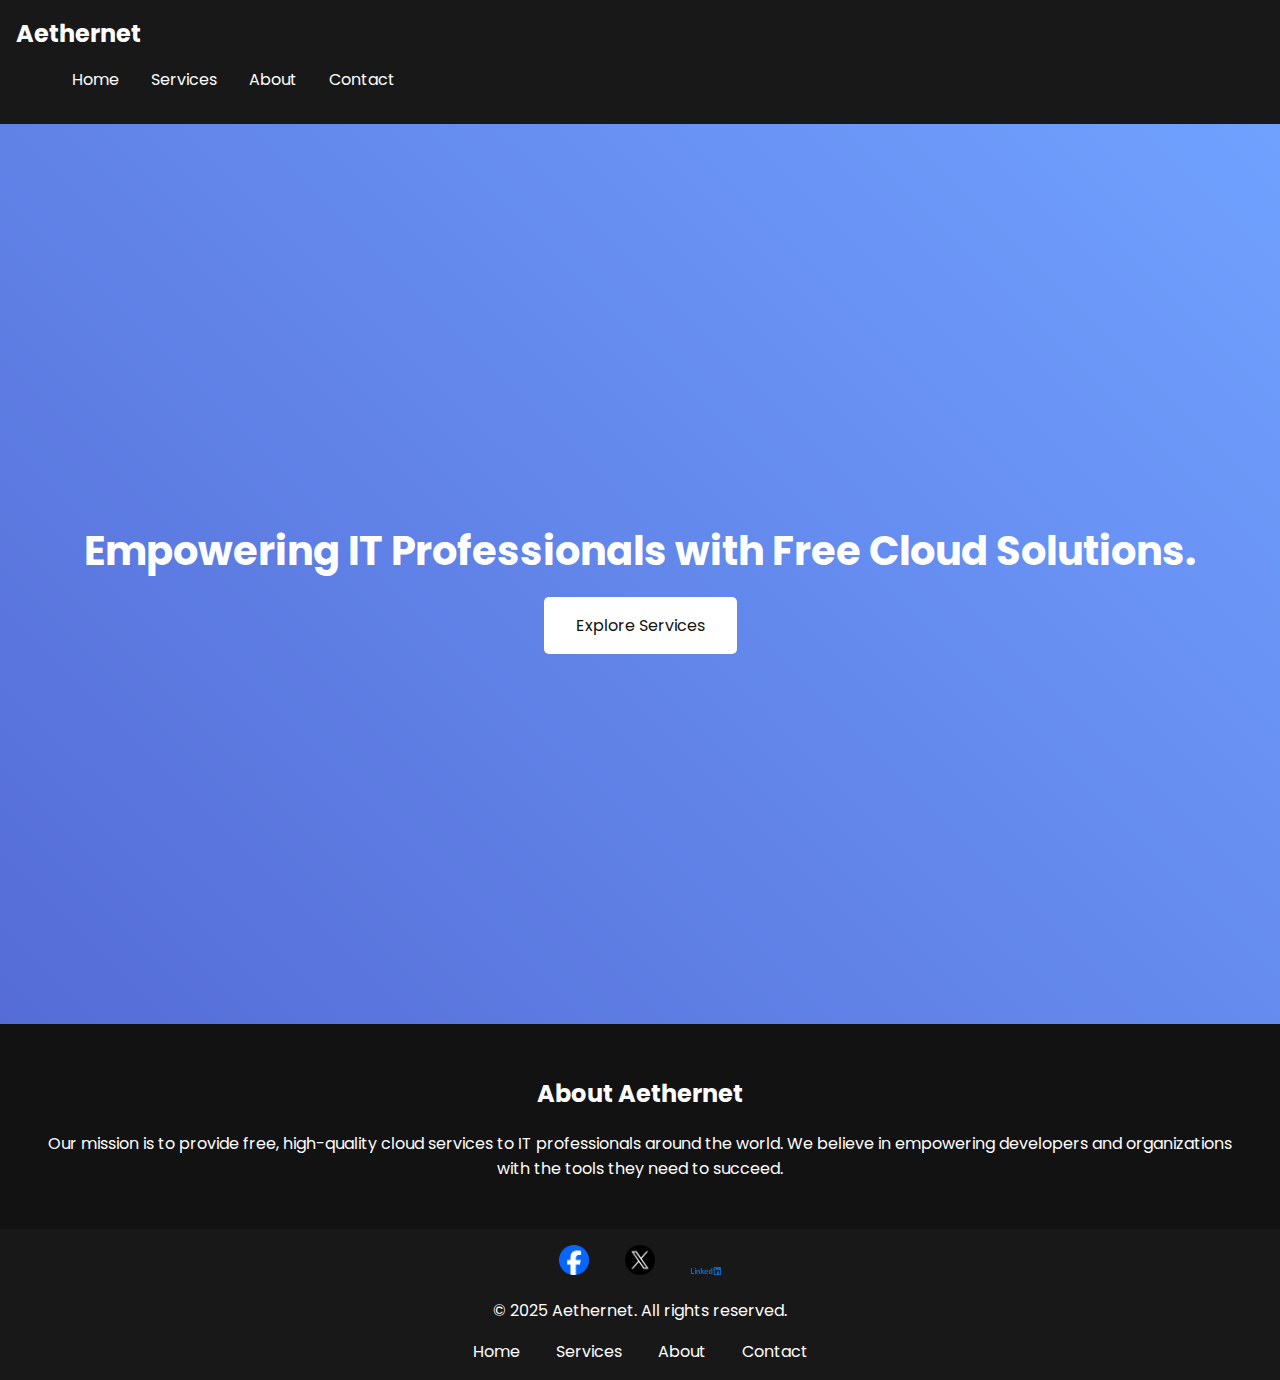
==== index.html @ 37ed7aaf "first commit" ====
<!DOCTYPE html>
<html lang="en">
<head>
    <meta charset="UTF-8">
    <meta name="viewport" content="width=device-width, initial-scale=1.0">
    <title>Aethernet - Empowering IT Professionals</title>
    <link rel="stylesheet" href="styles.css">
    <link href="https://fonts.googleapis.com/css2?family=Poppins:wght@400;700&display=swap" rel="stylesheet">
</head>
<body>
    <header>
        <nav>
            <div class="logo">Aethernet</div>
            <ul class="nav-links">
                <li><a href="#home">Home</a></li>
                <li><a href="#services">Services</a></li>
                <li><a href="#about">About</a></li>
                <li><a href="#contact">Contact</a></li>
            </ul>
        </nav>
    </header>

    <section id="hero">
        <div class="hero-content">
            <h1>Empowering IT Professionals with Free Cloud Solutions.</h1>
            <a href="#services" class="cta-button">Explore Services</a>
        </div>
    </section>

    <section id="about">
        <h2>About Aethernet</h2>
        <p>Our mission is to provide free, high-quality cloud services to IT professionals around the world. We believe in empowering developers and organizations with the tools they need to succeed.</p>
    </section>

    <footer>
        <div class="footer-content">
            <div class="social-links">
                <a href="#"><img src="images/facebook.png" alt="Facebook"></a>
                <a href="#"><img src="images/twitter.png" alt="Twitter"></a>
                <a href="#"><img src="images/linkedin.png" alt="LinkedIn"></a>
            </div>
            <p>&copy; 2025 Aethernet. All rights reserved.</p>
            <div class="quick-links">
                <a href="#home">Home</a>
                <a href="#services">Services</a>
                <a href="#about">About</a>
                <a href="#contact">Contact</a>
            </div>
        </div>
    </footer>

    <script src="scripts.js"></script>
</body>
</html>
---- styles.css ----
/* styles.css */
body {
    font-family: 'Poppins', sans-serif;
    margin: 0;
    padding: 0;
    background-color: #121212;
    color: #ffffff;
}

header {
    background-color: #181818;
    padding: 1rem;
    display: flex;
    justify-content: space-between;
    align-items: center;
}

.logo {
    font-size: 1.5rem;
    font-weight: bold;
}

.nav-links {
    list-style: none;
    display: flex;
}

.nav-links li {
    margin: 0 1rem;
}

.nav-links a {
    color: #ffffff;
    text-decoration: none;
    transition: color 0.3s ease;
}

.nav-links a:hover {
    color: #556cd6;
}

#hero {
    background: linear-gradient(45deg, #556cd6, #70a1ff);
    height: 100vh;
    display: flex;
    justify-content: center;
    align-items: center;
    text-align: center;
}

.hero-content h1 {
    font-size: 2.5rem;
    margin-bottom: 1rem;
}

.cta-button {
    display: inline-block;
    padding: 1rem 2rem;
    background-color: #ffffff;
    color: #121212;
    text-decoration: none;
    border-radius: 5px;
    transition: background-color 0.3s ease;
}

.cta-button:hover {
    background-color: #556cd6;
    color: #ffffff;
}

#about {
    padding: 2rem;
    text-align: center;
}

footer {
    background-color: #181818;
    padding: 1rem;
    text-align: center;
}

.footer-content {
    display: flex;
    flex-direction: column;
    align-items: center;
}

.social-links img {
    width: 30px;
    margin: 0 1rem;
}

.quick-links a {
    color: #ffffff;
    text-decoration: none;
    margin: 0 1rem;
}

.quick-links a:hover {
    color: #556cd6;
}

/* styles.css */
#service-hero {
    background: linear-gradient(45deg, #556cd6, #70a1ff);
    height: 50vh;
    display: flex;
    justify-content: center;
    align-items: center;
    text-align: center;
}

.service-hero-content h1 {
    font-size: 2.5rem;
    margin-bottom: 1rem;
}

#service-description, #testimonials, #get-started {
    padding: 2rem;
    text-align: center;
}

#testimonials p {
    margin-bottom: 2rem;
}

#contact-hero {
    background: linear-gradient(45deg, #556cd6, #70a1ff);
    height: 50vh;
    display: flex;
    justify-content: center;
    align-items: center;
    text-align: center;
}

#contact-form {
    display: flex;
    flex-direction: column;
    align-items: center;
    padding: 2rem;
}

#contact-form label {
    display: block;
    margin-bottom: 0.5rem;
}

#contact-form input, #contact-form textarea {
    width: 100%;
    padding: 0.5rem;
    margin-bottom: 1rem;
    border: 1px solid #ffffff;
    border-radius: 5px;
}

#contact-form button {
    padding: 1rem 2rem;
    background-color: #ffffff;
    color: #121212;
    text-decoration: none;
    border: none;
    border-radius: 5px;
    cursor: pointer;
    transition: background-color 0.3s ease;
}

#contact-form button:hover {
    background-color: #556cd6;
    color: #ffffff;
}

/* styles.css */
@media (max-width: 768px) {
    .nav-links {
        flex-direction: column;
    }

    .nav-links li {
        margin: 0.5rem 0;
    }

    .hero-content h1 {
        font-size: 2rem;
    }

    .cta-button, #contact-form button {
        padding: 0.75rem 1.5rem;
    }

    #contact-form input, #contact-form textarea {
        width: 100%;
    }
}
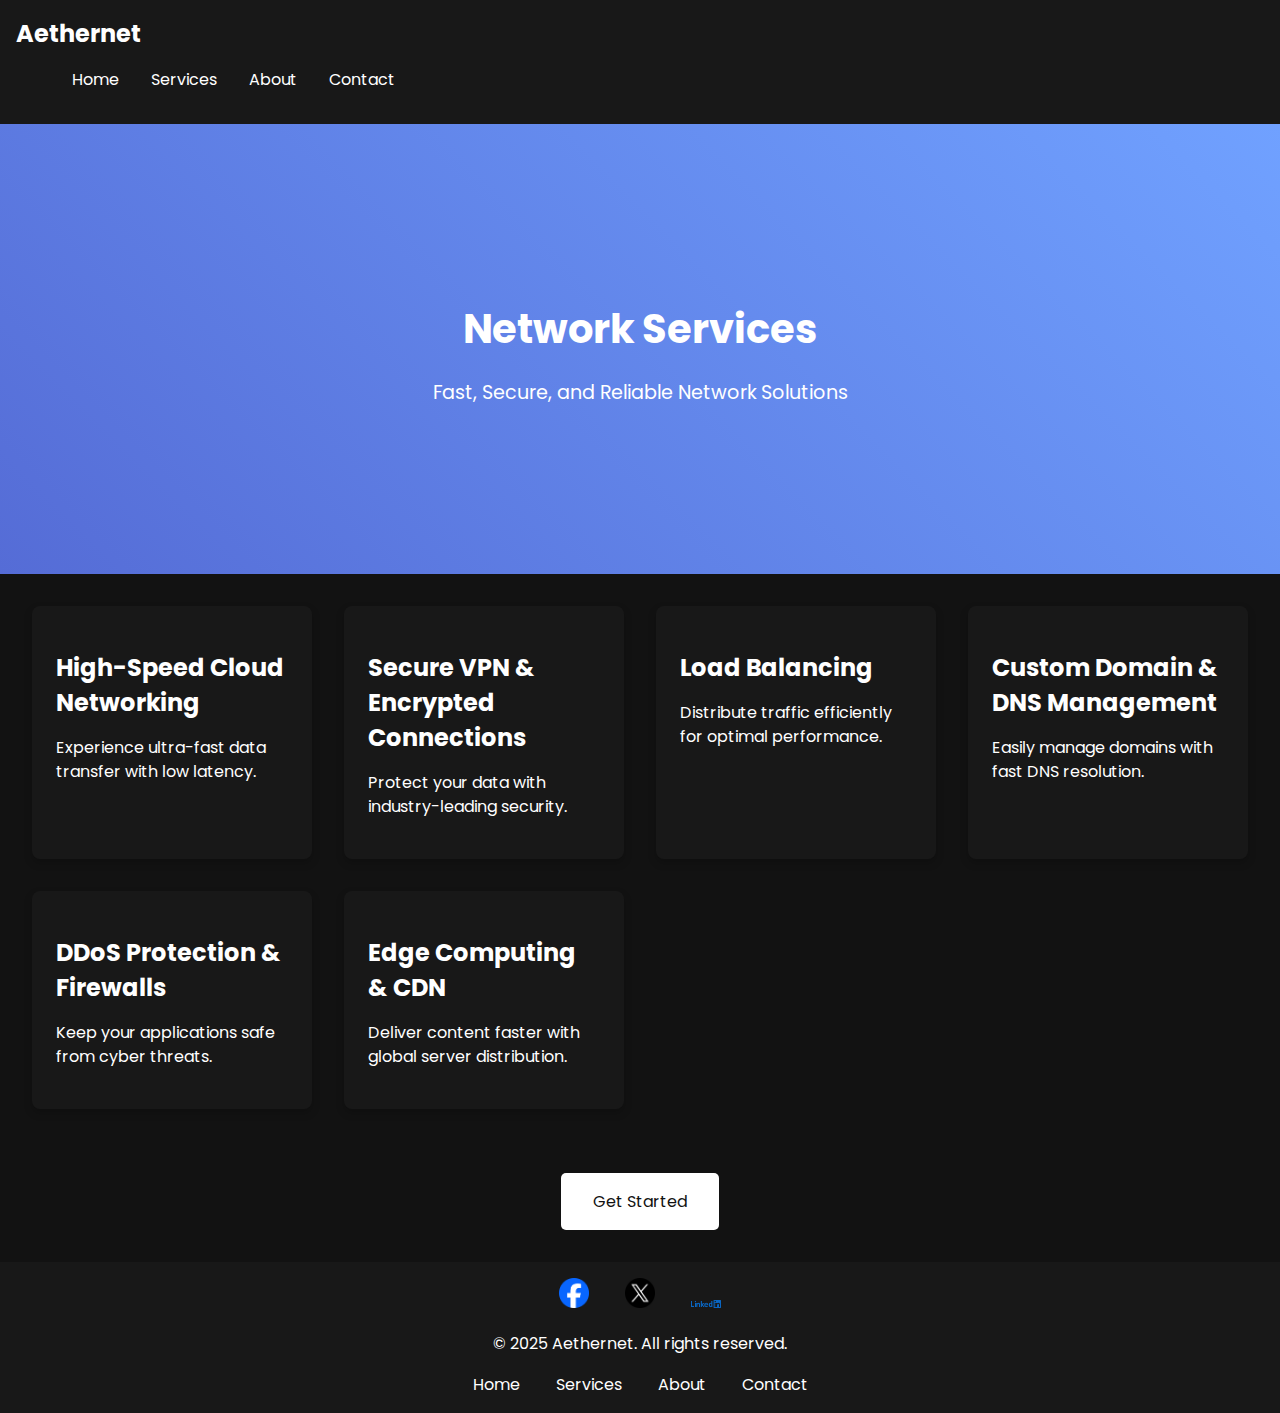
==== commit 580ee152: "An error has been cleared in index.html" ====
--- a/index.html
+++ b/index.html
@@ -3,7 +3,7 @@
 <head>
     <meta charset="UTF-8">
     <meta name="viewport" content="width=device-width, initial-scale=1.0">
-    <title>Aethernet - Empowering IT Professionals</title>
+    <title>Network Services - Aethernet</title>
     <link rel="stylesheet" href="styles.css">
     <link href="https://fonts.googleapis.com/css2?family=Poppins:wght@400;700&display=swap" rel="stylesheet">
 </head>
@@ -12,24 +12,50 @@
         <nav>
             <div class="logo">Aethernet</div>
             <ul class="nav-links">
-                <li><a href="#home">Home</a></li>
-                <li><a href="#services">Services</a></li>
-                <li><a href="#about">About</a></li>
-                <li><a href="#contact">Contact</a></li>
+                <li><a href="index.html">Home</a></li>
+                <li><a href="services.html">Services</a></li>
+                <li><a href="about.html">About</a></li>
+                <li><a href="contact.html">Contact</a></li>
             </ul>
         </nav>
     </header>
 
-    <section id="hero">
-        <div class="hero-content">
-            <h1>Empowering IT Professionals with Free Cloud Solutions.</h1>
-            <a href="#services" class="cta-button">Explore Services</a>
+    <section id="service-hero">
+        <div class="service-hero-content">
+            <h1>Network Services</h1>
+            <p>Fast, Secure, and Reliable Network Solutions</p>
         </div>
     </section>
 
-    <section id="about">
-        <h2>About Aethernet</h2>
-        <p>Our mission is to provide free, high-quality cloud services to IT professionals around the world. We believe in empowering developers and organizations with the tools they need to succeed.</p>
+    <section id="network-services">
+        <div class="service-item">
+            <h2>High-Speed Cloud Networking</h2>
+            <p>Experience ultra-fast data transfer with low latency.</p>
+        </div>
+        <div class="service-item">
+            <h2>Secure VPN & Encrypted Connections</h2>
+            <p>Protect your data with industry-leading security.</p>
+        </div>
+        <div class="service-item">
+            <h2>Load Balancing</h2>
+            <p>Distribute traffic efficiently for optimal performance.</p>
+        </div>
+        <div class="service-item">
+            <h2>Custom Domain & DNS Management</h2>
+            <p>Easily manage domains with fast DNS resolution.</p>
+        </div>
+        <div class="service-item">
+            <h2>DDoS Protection & Firewalls</h2>
+            <p>Keep your applications safe from cyber threats.</p>
+        </div>
+        <div class="service-item">
+            <h2>Edge Computing & CDN</h2>
+            <p>Deliver content faster with global server distribution.</p>
+        </div>
+    </section>
+
+    <section id="get-started">
+        <a href="signup.html" class="cta-button">Get Started</a>
     </section>
 
     <footer>
@@ -41,14 +67,12 @@
             </div>
             <p>&copy; 2025 Aethernet. All rights reserved.</p>
             <div class="quick-links">
-                <a href="#home">Home</a>
-                <a href="#services">Services</a>
-                <a href="#about">About</a>
-                <a href="#contact">Contact</a>
+                <a href="index.html">Home</a>
+                <a href="services.html">Services</a>
+                <a href="about.html">About</a>
+                <a href="contact.html">Contact</a>
             </div>
         </div>
     </footer>
-
-    <script src="scripts.js"></script>
 </body>
 </html>--- a/styles.css
+++ b/styles.css
@@ -190,4 +190,161 @@
     #contact-form input, #contact-form textarea {
         width: 100%;
     }
+}
+
+/* styles.css */
+body {
+    font-family: 'Poppins', sans-serif;
+    margin: 0;
+    padding: 0;
+    background-color: #121212;
+    color: #ffffff;
+}
+
+header {
+    background-color: #181818;
+    padding: 1rem;
+    display: flex;
+    justify-content: space-between;
+    align-items: center;
+}
+
+.logo {
+    font-size: 1.5rem;
+    font-weight: bold;
+}
+
+.nav-links {
+    list-style: none;
+    display: flex;
+}
+
+.nav-links li {
+    margin: 0 1rem;
+}
+
+.nav-links a {
+    color: #ffffff;
+    text-decoration: none;
+    transition: color 0.3s ease;
+}
+
+.nav-links a:hover {
+    color: #556cd6;
+}
+
+#service-hero {
+    background: linear-gradient(45deg, #556cd6, #70a1ff);
+    height: 50vh;
+    display: flex;
+    justify-content: center;
+    align-items: center;
+    text-align: center;
+}
+
+.service-hero-content h1 {
+    font-size: 2.5rem;
+    margin-bottom: 1rem;
+}
+
+.service-hero-content p {
+    font-size: 1.2rem;
+}
+
+#network-services {
+    display: grid;
+    grid-template-columns: repeat(auto-fit, minmax(250px, 1fr));
+    gap: 2rem;
+    padding: 2rem;
+}
+
+.service-item {
+    background-color: #181818;
+    padding: 1.5rem;
+    border-radius: 8px;
+    box-shadow: 0 4px 8px rgba(0, 0, 0, 0.2);
+    transition: transform 0.3s ease;
+}
+
+.service-item:hover {
+    transform: translateY(-10px);
+}
+
+.service-item h2 {
+    font-size: 1.5rem;
+    margin-bottom: 0.5rem;
+}
+
+.service-item p {
+    font-size: 1rem;
+    line-height: 1.5;
+}
+
+#get-started {
+    text-align: center;
+    padding: 2rem;
+}
+
+.cta-button {
+    display: inline-block;
+    padding: 1rem 2rem;
+    background-color: #ffffff;
+    color: #121212;
+    text-decoration: none;
+    border-radius: 5px;
+    transition: background-color 0.3s ease;
+}
+
+.cta-button:hover {
+    background-color: #556cd6;
+    color: #ffffff;
+}
+
+footer {
+    background-color: #181818;
+    padding: 1rem;
+    text-align: center;
+}
+
+.footer-content {
+    display: flex;
+    flex-direction: column;
+    align-items: center;
+}
+
+.social-links img {
+    width: 30px;
+    margin: 0 1rem;
+}
+
+.quick-links a {
+    color: #ffffff;
+    text-decoration: none;
+    margin: 0 1rem;
+}
+
+.quick-links a:hover {
+    color: #556cd6;
+}
+
+@media (max-width: 768px) {
+    .nav-links {
+        flex-direction: column;
+    }
+
+    .nav-links li {
+        margin: 0.5rem 0;
+    }
+
+    .hero-content h1 {
+        font-size: 2rem;
+    }
+
+    .cta-button, #contact-form button {
+        padding: 0.75rem 1.5rem;
+    }
+
+    #contact-form input, #contact-form textarea {
+        width: 100%;
+    }
 }